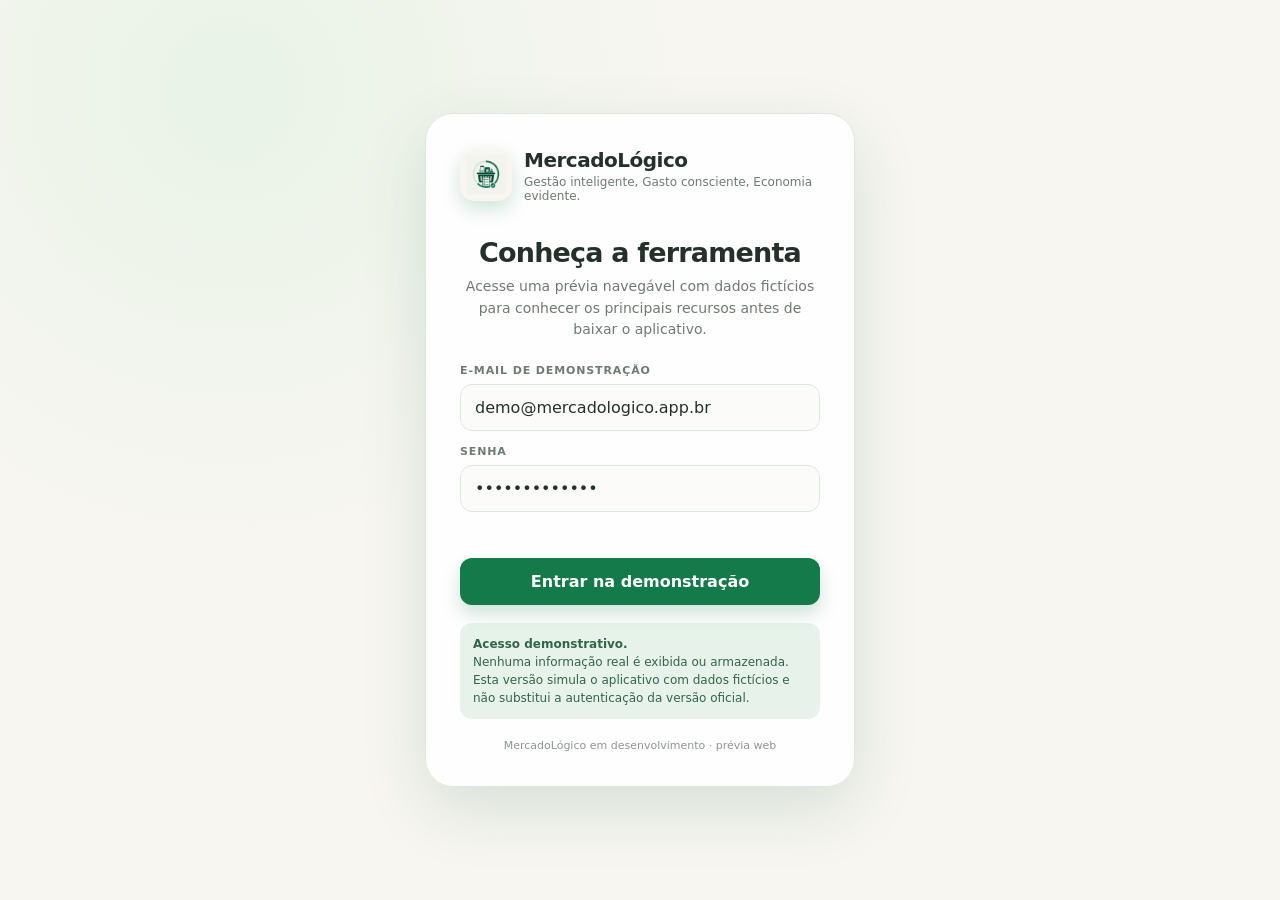
==== demo/index.html @ 3913e1a4 "Substitui previsualizacao de QR Code por video profissional" ====
<!doctype html>
<html lang="pt-BR">
<head>
  <meta charset="UTF-8" />
  <meta name="viewport" content="width=device-width, initial-scale=1.0" />
  <meta name="robots" content="noindex, nofollow" />
  <meta name="description" content="Demonstração interativa do MercadoLógico com dados fictícios." />
  <title>Demonstração — MercadoLógico</title>
  <style>
    :root { --green:#147A4A; --green-deep:#0B4D32; --green-soft:#E7F3EA; --beige:#F7F6F1; --ink:#24312B; --muted:#6D7B72; --line:#DDE7DF; --white:#fff; --red:#B84A43; --gold:#C49332; }
    * { box-sizing:border-box; }
    body { margin:0; min-height:100vh; background:var(--beige); color:var(--ink); font-family:Inter, ui-sans-serif, system-ui, -apple-system, BlinkMacSystemFont, "Segoe UI", sans-serif; }
    button, input, select { font:inherit; }
    button { cursor:pointer; }
    .hidden { display:none !important; }
    .login { min-height:100vh; display:grid; place-items:center; padding:24px; background:radial-gradient(circle at 18% 10%, #e9f3e7 0, transparent 34%), var(--beige); }
    .login-card { width:min(430px,100%); background:rgba(255,255,255,.94); border:1px solid #dce8dd; border-radius:28px; padding:34px; box-shadow:0 22px 65px rgba(11,77,50,.13); text-align:center; }
    .brand { display:flex; align-items:center; gap:12px; text-align:left; }
    .brand img { width:52px; height:52px; border-radius:15px; object-fit:cover; box-shadow:0 8px 20px rgba(20,122,74,.2); }
    .brand strong { display:block; font-size:20px; letter-spacing:-.5px; }
    .brand span { display:block; color:var(--muted); font-size:12px; margin-top:3px; }
    .login-card h1 { font-size:27px; letter-spacing:-.8px; margin:34px 0 8px; }
    .login-card > p { color:var(--muted); line-height:1.55; margin:0 0 23px; font-size:14px; }
    .field { display:block; text-align:left; color:var(--muted); font-size:11px; font-weight:800; letter-spacing:.08em; margin:14px 0 7px; }
    input, select { width:100%; border:1px solid var(--line); background:#fbfcfa; border-radius:12px; padding:13px 14px; color:var(--ink); outline:none; }
    input:focus, select:focus { border-color:#7db28e; box-shadow:0 0 0 4px rgba(20,122,74,.1); }
    .primary { width:100%; border:0; border-radius:12px; background:var(--green); color:white; padding:14px 16px; font-weight:800; margin-top:20px; box-shadow:0 9px 18px rgba(20,122,74,.2); }
    .primary:hover { background:var(--green-deep); }
    .demo-note { margin-top:18px; padding:12px 13px; border-radius:12px; background:var(--green-soft); color:#316548; font-size:12px; line-height:1.5; text-align:left; }
    .error { color:var(--red); font-size:12px; min-height:18px; margin-top:8px; }
    .login-foot { margin-top:20px; color:#8a978e; font-size:11px; }
    .app { min-height:100vh; display:grid; grid-template-columns:245px 1fr; }
    .sidebar { background:var(--green-deep); color:white; padding:25px 16px; display:flex; flex-direction:column; gap:26px; min-height:100vh; }
    .sidebar .brand { padding:0 10px; }
    .sidebar .brand img { width:42px; height:42px; border-radius:12px; }
    .sidebar .brand strong { font-size:16px; }
    .sidebar .brand span { color:#b9d9c0; font-size:10px; }
    .demo-badge { margin:0 10px; background:#235f42; border:1px solid #4a8e68; color:#d9f0dd; border-radius:10px; padding:9px 10px; font-size:10px; line-height:1.4; }
    nav { display:grid; gap:5px; }
    nav button { border:0; border-radius:11px; padding:11px 12px; background:transparent; color:#c8e1ce; text-align:left; font-weight:700; font-size:13px; }
    nav button:hover, nav button.active { background:#217049; color:white; }
    nav button span { display:inline-block; width:23px; opacity:.9; }
    .sidebar-bottom { margin-top:auto; display:grid; gap:10px; }
    .sidebar-bottom button { border:1px solid #4d8b68; background:transparent; color:#d9f0dd; border-radius:10px; padding:10px; font-size:12px; }
    .main { min-width:0; padding:28px clamp(18px,4vw,54px) 46px; }
    .topbar { display:flex; justify-content:space-between; align-items:center; gap:20px; margin-bottom:28px; }
    .topbar h1 { margin:0; font-size:30px; letter-spacing:-1px; }
    .topbar p { color:var(--muted); margin:5px 0 0; font-size:14px; }
    .user-pill { display:flex; align-items:center; gap:9px; color:var(--muted); font-size:12px; white-space:nowrap; }
    .avatar { width:34px; height:34px; display:grid; place-items:center; background:#d8eedc; color:var(--green); border-radius:50%; font-weight:900; }
    .panel { display:none; animation:rise .25s ease both; }
    .panel.active { display:block; }
    @keyframes rise { from { opacity:0; transform:translateY(7px); } to { opacity:1; transform:none; } }
    .eyebrow { color:var(--green); font-size:10px; font-weight:900; letter-spacing:.12em; }
    .grid { display:grid; gap:15px; }
    .grid-4 { grid-template-columns:repeat(4,minmax(0,1fr)); }
    .grid-3 { grid-template-columns:repeat(3,minmax(0,1fr)); }
    .grid-2 { grid-template-columns:repeat(2,minmax(0,1fr)); }
    .card { background:rgba(255,255,255,.9); border:1px solid var(--line); border-radius:17px; padding:18px; box-shadow:0 6px 24px rgba(36,49,43,.04); }
    .metric-label { color:var(--muted); font-size:11px; font-weight:800; letter-spacing:.03em; }
    .metric-value { font-size:25px; letter-spacing:-.8px; font-weight:900; margin-top:8px; }
    .metric-foot { color:var(--green); font-size:11px; margin-top:6px; font-weight:700; }
    .section-head { display:flex; justify-content:space-between; align-items:end; gap:12px; margin:26px 0 12px; }
    .section-head h2 { margin:0; font-size:18px; letter-spacing:-.4px; }
    .section-head p { margin:0; color:var(--muted); font-size:12px; }
    .chart { height:220px; display:flex; align-items:end; gap:12px; padding:24px 12px 26px; background:linear-gradient(#fff,#fbfdf9); border-radius:13px; border:1px solid #edf2ed; }
    .bar-wrap { height:100%; flex:1; display:flex; flex-direction:column; justify-content:end; align-items:center; gap:7px; min-width:28px; }
    .bar { width:min(42px,70%); background:linear-gradient(180deg,#55ad72,var(--green)); border-radius:8px 8px 3px 3px; min-height:10px; position:relative; }
    .bar.red { background:linear-gradient(180deg,#df8c78,var(--red)); }
    .bar small { position:absolute; left:50%; transform:translateX(-50%); top:-20px; color:var(--muted); font-size:10px; white-space:nowrap; }
    .bar-label { color:var(--muted); font-size:10px; }
    .list { display:grid; gap:9px; }
    .row { display:flex; align-items:center; gap:11px; padding:11px 0; border-bottom:1px solid #edf2ed; }
    .row:last-child { border-bottom:0; }
    .check { width:19px; height:19px; border:1.5px solid #abc6b0; border-radius:6px; display:grid; place-items:center; color:white; font-size:12px; flex:none; }
    .check.done { background:var(--green); border-color:var(--green); }
    .row-main { flex:1; min-width:0; }
    .row-main strong { display:block; font-size:13px; }
    .row-main small { color:var(--muted); font-size:11px; display:block; margin-top:3px; }
    .price { color:var(--green); font-weight:800; font-size:13px; }
    .tag { border-radius:99px; padding:5px 8px; background:var(--green-soft); color:var(--green); font-size:10px; font-weight:800; }
    .tag.gold { background:#fbf1d6; color:#966d12; }
    .tag.red { background:#fbe8e5; color:var(--red); }
    .actions { display:flex; flex-wrap:wrap; gap:8px; }
    .secondary { border:1px solid #bfd5c3; color:var(--green); background:#f8fcf8; border-radius:10px; padding:9px 12px; font-weight:800; font-size:12px; }
    .secondary:hover { background:var(--green-soft); }
    .filter-row { display:flex; flex-wrap:wrap; gap:8px; margin-bottom:15px; }
    .filter { border:1px solid var(--line); background:white; border-radius:9px; padding:8px 11px; color:var(--muted); font-size:12px; }
    .filter.active { background:var(--green); color:white; border-color:var(--green); }
    .insight { border-left:4px solid var(--green); background:#f0f8f1; padding:13px 15px; border-radius:10px; color:#3e5d48; font-size:13px; line-height:1.5; }
    .muted { color:var(--muted); }
    .table { width:100%; border-collapse:collapse; font-size:12px; }
    .table th { text-align:left; color:var(--muted); font-size:10px; letter-spacing:.05em; padding:0 8px 10px; }
    .table td { padding:12px 8px; border-top:1px solid #edf2ed; }
    .table td:last-child { color:var(--green); font-weight:800; }
    .market-card { display:flex; align-items:center; gap:12px; }
    .market-icon { width:41px; height:41px; border-radius:13px; display:grid; place-items:center; background:var(--green-soft); font-size:20px; }
    .market-card strong { font-size:13px; }
    .market-card small { color:var(--muted); display:block; margin-top:4px; }
    .switch { display:flex; align-items:center; justify-content:space-between; gap:14px; padding:13px 0; border-bottom:1px solid #edf2ed; font-size:13px; }
    .switch:last-child { border:0; }
    .toggle { width:39px; height:22px; border:0; border-radius:99px; background:#cbd8ce; padding:3px; }
    .toggle:after { content:""; display:block; width:16px; height:16px; border-radius:50%; background:white; transition:.2s; }
    .toggle.on { background:var(--green); }
    .toggle.on:after { transform:translateX(17px); }
    .future-video { width:100%; aspect-ratio:16/9; display:block; object-fit:cover; border-radius:13px; background:#0b4d32; border:1px solid #dce9de; }
    .future-card { overflow:hidden; }
    .future-card video { margin:0 -18px 16px; width:calc(100% + 36px); border-radius:15px 15px 0 0; border:0; }
    .future-copy { color:var(--muted); font-size:13px; line-height:1.55; margin-top:8px; }
    .future-steps { display:flex; flex-wrap:wrap; gap:7px; margin-top:12px; }
    .future-step { border:1px solid var(--line); background:#fbfdfb; border-radius:9px; padding:7px 9px; color:#4d6556; font-size:11px; font-weight:700; }
    .future-banner { border:1px solid #e6d6a6; background:#fff9e9; color:#766021; border-radius:12px; padding:12px 14px; font-size:12px; line-height:1.5; margin-bottom:16px; }
    .toast { position:fixed; right:22px; bottom:22px; background:var(--green-deep); color:white; border-radius:12px; padding:13px 16px; font-size:12px; box-shadow:0 12px 28px rgba(0,0,0,.18); opacity:0; transform:translateY(8px); pointer-events:none; transition:.2s; }
    .toast.show { opacity:1; transform:none; }
    @media (max-width:900px) { .app { grid-template-columns:1fr; } .sidebar { min-height:auto; padding:15px; gap:13px; position:sticky; top:0; z-index:5; } .sidebar .brand { display:none; } .demo-badge { margin:0; } nav { display:flex; overflow:auto; } nav button { white-space:nowrap; } .sidebar-bottom { display:none; } .grid-4 { grid-template-columns:repeat(2,1fr); } }
    @media (max-width:620px) { .main { padding:20px 15px 35px; } .topbar { align-items:flex-start; } .topbar h1 { font-size:24px; } .user-pill { display:none; } .grid-3,.grid-2 { grid-template-columns:1fr; } .card { padding:15px; } }
  </style>
</head>
<body>
  <section id="login" class="login">
    <div class="login-card">
      <div class="brand"><img src="mercadologico-icon.png" alt="Logo MercadoLógico" /><div><strong>MercadoLógico</strong><span>Gestão inteligente, Gasto consciente, Economia evidente.</span></div></div>
      <h1>Conheça a ferramenta</h1>
      <p>Acesse uma prévia navegável com dados fictícios para conhecer os principais recursos antes de baixar o aplicativo.</p>
      <form id="login-form">
        <label class="field" for="email">E-MAIL DE DEMONSTRAÇÃO</label>
        <input id="email" type="email" value="demo@mercadologico.app.br" autocomplete="username" required />
        <label class="field" for="password">SENHA</label>
        <input id="password" type="password" value="mercadologico" autocomplete="current-password" required />
        <div id="login-error" class="error" role="alert"></div>
        <button class="primary" type="submit">Entrar na demonstração</button>
      </form>
      <div class="demo-note"><strong>Acesso demonstrativo.</strong><br />Nenhuma informação real é exibida ou armazenada. Esta versão simula o aplicativo com dados fictícios e não substitui a autenticação da versão oficial.</div>
      <div class="login-foot">MercadoLógico em desenvolvimento · prévia web</div>
    </div>
  </section>

  <section id="app" class="app hidden">
    <aside class="sidebar">
      <div class="brand"><img src="mercadologico-icon.png" alt="Logo MercadoLógico" /><div><strong>MercadoLógico</strong><span>Gestão inteligente</span></div></div>
      <div class="demo-badge">MODO DEMONSTRAÇÃO<br /><span>Dados fictícios para teste</span></div>
      <nav aria-label="Navegação da demonstração">
        <button class="active" data-panel="inicio"><span>⌂</span>Visão geral</button>
        <button data-panel="lista"><span>☷</span>Lista de compras</button>
        <button data-panel="historico"><span>▤</span>Histórico</button>
        <button data-panel="comparar"><span>↔</span>Comparar preços</button>
        <button data-panel="analises"><span>◒</span>Análises Premium</button>
        <button data-panel="mercados"><span>⌖</span>Mercados próximos</button>
        <button data-panel="qrcode"><span>▣</span>Leitura de QR Code</button>
        <button data-panel="geoloc"><span>✦</span>Geolocalização</button>
        <button data-panel="config"><span>⚙</span>Configurações</button>
      </nav>
      <div class="sidebar-bottom"><button id="logout">Sair da demonstração</button><small style="color:#9fc7a9;text-align:center">MercadoLógico · prévia web</small></div>
    </aside>

    <main class="main">
      <header class="topbar"><div><div class="eyebrow">PRÉVIA INTERATIVA</div><h1 id="page-title">Seu poder de compra</h1><p id="page-subtitle">Explore as funções já implementadas com dados fictícios.</p></div><div class="user-pill"><span>Conta de demonstração</span><span class="avatar">D</span></div></header>

      <section id="inicio" class="panel active">
        <div class="grid grid-4">
          <div class="card"><div class="metric-label">GASTO NO MÊS</div><div class="metric-value">R$ 846,72</div><div class="metric-foot">↓ 6,4% vs. mês anterior</div></div>
          <div class="card"><div class="metric-label">NOTAS REGISTRADAS</div><div class="metric-value">50</div><div class="metric-foot">Histórico fictício ativo</div></div>
          <div class="card"><div class="metric-label">LISTA PREVISTA</div><div class="metric-value">R$ 238,40</div><div class="metric-foot">Dentro do orçamento</div></div>
          <div class="card"><div class="metric-label">ECONOMIA ESTIMADA</div><div class="metric-value">R$ 42,80</div><div class="metric-foot">Comparação local</div></div>
        </div>
        <div class="section-head"><div><h2>Evolução dos gastos</h2><p>Histórico fictício dos últimos seis meses</p></div><span class="tag">Premium</span></div>
        <div class="card"><div class="chart" aria-label="Gráfico de evolução dos gastos"><div class="bar-wrap"><div class="bar" style="height:48%"><small>R$ 712</small></div><span class="bar-label">mai</span></div><div class="bar-wrap"><div class="bar" style="height:60%"><small>R$ 804</small></div><span class="bar-label">jun</span></div><div class="bar-wrap"><div class="bar" style="height:70%"><small>R$ 932</small></div><span class="bar-label">jul</span></div><div class="bar-wrap"><div class="bar red" style="height:81%"><small>R$ 1.084</small></div><span class="bar-label">ago</span></div><div class="bar-wrap"><div class="bar" style="height:72%"><small>R$ 918</small></div><span class="bar-label">set</span></div><div class="bar-wrap"><div class="bar" style="height:59%"><small>R$ 847</small></div><span class="bar-label">out</span></div></div></div>
        <div class="section-head"><div><h2>Atalhos para testar</h2><p>Veja a dinâmica central da plataforma.</p></div></div>
        <div class="grid grid-3"><button class="card secondary" data-go="lista" style="text-align:left">🛒 Gerar lista recorrente<br /><small class="muted">Itens frequentes do histórico</small></button><button class="card secondary" data-go="comparar" style="text-align:left">↔ Comparar preços<br /><small class="muted">Produtos e estabelecimentos</small></button><button class="card secondary" data-go="analises" style="text-align:left">◒ Ver insights Premium<br /><small class="muted">Filtros, gráficos e leitura</small></button></div>
      </section>

      <section id="lista" class="panel"><div class="section-head"><div><h2>Lista de compras</h2><p>Lista recorrente sugerida a partir do histórico fictício.</p></div><span class="tag gold">Orçamento: R$ 300,00</span></div><div class="card"><div class="actions" style="margin-bottom:12px"><button class="secondary" id="voice-btn">🎙 Adicionar por voz</button><button class="secondary" id="add-item">＋ Adicionar item</button></div><div id="shopping-list" class="list"></div><div class="insight" style="margin-top:14px"><strong>Estimativa: R$ 238,40</strong><br />A lista está R$ 61,60 abaixo do orçamento. Você pode revisar ou adicionar mais itens antes de confirmar.</div></div></section>

      <section id="historico" class="panel"><div class="section-head"><div><h2>Histórico de compras</h2><p>Notas fictícias para demonstrar preços, categorias e recorrência.</p></div><button class="secondary" id="export-btn">⇩ Exportar CSV</button></div><div class="card"><table class="table"><thead><tr><th>DATA</th><th>ESTABELECIMENTO</th><th>ITENS</th><th>TOTAL</th></tr></thead><tbody><tr><td>24 out. 2026</td><td>Mercado Central</td><td>12 itens</td><td>R$ 184,20</td></tr><tr><td>15 out. 2026</td><td>Super Econômico</td><td>18 itens</td><td>R$ 312,48</td></tr><tr><td>02 out. 2026</td><td>Mercado Central</td><td>9 itens</td><td>R$ 146,80</td></tr><tr><td>25 set. 2026</td><td>Bom Vizinho</td><td>16 itens</td><td>R$ 278,60</td></tr><tr><td>12 set. 2026</td><td>Super Econômico</td><td>11 itens</td><td>R$ 196,42</td></tr></tbody></table></div></section>

      <section id="comparar" class="panel"><div class="section-head"><div><h2>Comparar preços</h2><p>Consulte o histórico fictício por produto e estabelecimento.</p></div></div><div class="filter-row"><button class="filter active">Produtos</button><button class="filter">Categorias</button><button class="filter">Estabelecimentos</button></div><div class="card"><label class="field" for="product">PRODUTO</label><select id="product"><option>Arroz tipo 1 — 5 kg</option><option>Feijão carioca — 1 kg</option><option>Leite em pó — 400 g</option><option>Sabonete — 90 g</option></select><div class="grid grid-3" style="margin-top:18px"><div class="card"><div class="metric-label">MERCADO CENTRAL</div><div class="metric-value" style="font-size:21px">R$ 28,90</div><span class="tag red">Maior preço</span></div><div class="card"><div class="metric-label">SUPER ECONÔMICO</div><div class="metric-value" style="font-size:21px">R$ 25,40</div><span class="tag">Menor referência</span></div><div class="card"><div class="metric-label">BOM VIZINHO</div><div class="metric-value" style="font-size:21px">R$ 26,80</div><span class="tag gold">Preço médio</span></div></div><div class="insight" style="margin-top:16px">Neste exemplo, o Super Econômico aparece <strong>R$ 3,50 abaixo</strong> do Mercado Central. Os valores são fictícios e não representam preços atuais de vitrine.</div></div></section>

      <section id="analises" class="panel"><div class="section-head"><div><h2>Insights do seu poder de compra</h2><p>Área Premium em modo de teste, com filtros interativos.</p></div><span class="tag gold">Premium de teste</span></div><div class="filter-row"><button class="filter active">Evolução</button><button class="filter">Categorias</button><button class="filter">Mercados</button><button class="filter">Produtos</button><select class="filter" style="width:auto"><option>Últimos 90 dias</option><option>Últimos 60 dias</option><option>Últimos 30 dias</option></select><select class="filter" style="width:auto"><option>Gráfico de barras</option><option>Linha de tendência</option><option>Tabela</option></select></div><div class="card"><div class="chart"><div class="bar-wrap"><div class="bar" style="height:42%"><small>R$ 712</small></div><span class="bar-label">ago</span></div><div class="bar-wrap"><div class="bar" style="height:68%"><small>R$ 1.084</small></div><span class="bar-label">set</span></div><div class="bar-wrap"><div class="bar" style="height:52%"><small>R$ 847</small></div><span class="bar-label">out</span></div></div><div class="insight" style="margin-top:15px"><strong>Leitura dos resultados:</strong> as compras caíram 21,9% em outubro, uma redução de R$ 237,00 em relação a setembro. A categoria Açougue acumula alta de 8,2% no período.</div></div><div class="grid grid-2" style="margin-top:15px"><div class="card"><div class="metric-label">CATEGORIA EM ALTA</div><div class="metric-value" style="font-size:22px">Açougue</div><div style="color:var(--red);font-weight:800;font-size:12px;margin-top:7px">↑ 8,2% · R$ 34,20</div></div><div class="card"><div class="metric-label">MELHOR OPORTUNIDADE</div><div class="metric-value" style="font-size:22px">Leite em pó</div><div class="metric-foot">↓ 12,5% · R$ 8,40 de economia</div></div></div></section>

      <section id="mercados" class="panel"><div class="section-head"><div><h2>Mercados próximos</h2><p>Prévia de geolocalização com estabelecimentos fictícios.</p></div><span class="tag">Modo viagem</span></div><div class="card"><div class="insight" style="margin-bottom:15px">A localização real não é solicitada nesta demonstração. No aplicativo, a busca ocorre somente após autorização do usuário.</div><div class="list"><div class="row market-card"><div class="market-icon">🛒</div><div class="row-main"><strong>Mercado Central</strong><small>0,8 km · aberto agora · favorito</small></div><span class="tag">Favorito</span></div><div class="row market-card"><div class="market-icon">🏪</div><div class="row-main"><strong>Super Econômico</strong><small>1,6 km · referência de preço</small></div><button class="secondary">Favoritar</button></div><div class="row market-card"><div class="market-icon">🛍️</div><div class="row-main"><strong>Bom Vizinho</strong><small>2,4 km · dados públicos de localização</small></div><button class="secondary">Ver mapa</button></div></div></div></section>

      <section id="qrcode" class="panel"><div class="section-head"><div><h2>Leitura de QR Code da nota fiscal</h2><p>Prévia do fluxo futuro de NFC-e, do escaneamento aos insights.</p></div><span class="tag gold">Em desenvolvimento</span></div><div class="future-banner"><strong>Prévia ilustrativa:</strong> o vídeo mostra como a leitura poderá reconhecer a nota, organizar os itens por categoria e atualizar o histórico. A consulta real à NFC-e ainda dependerá de integração com fornecedor e regras jurídicas.</div><div class="card future-card"><video class="future-video" autoplay muted loop playsinline controls preload="metadata" poster="../mercadologico-icon.png"><source src="media/qrcode-nfce-profissional.mp4" type="video/mp4" />Seu navegador não suporta vídeo.</video><div class="eyebrow">FLUXO PREVISTO</div><h3 style="margin-top:6px">Da nota fiscal ao histórico de compras</h3><p class="future-copy">O usuário aponta a câmera para o QR Code. Depois da validação, os itens são apresentados para revisão, classificados e incorporados ao histórico, influenciando os gráficos e os insights de preços.</p><div class="future-steps"><span class="future-step">1 · Ler QR Code</span><span class="future-step">2 · Revisar itens</span><span class="future-step">3 · Categorizar</span><span class="future-step">4 · Atualizar gráficos</span></div></div></section>

      <section id="geoloc" class="panel"><div class="section-head"><div><h2>Geolocalização de mercados</h2><p>Prévia do mapa regional, favoritos e consulta de lista.</p></div><span class="tag gold">Em desenvolvimento</span></div><div class="future-banner"><strong>Prévia ilustrativa:</strong> o vídeo representa um mapa com mercados na região, estrelas para favoritos e indicação de estabelecimentos onde a lista poderá ser consultada. A localização real só será usada com autorização do usuário.</div><div class="card future-card"><video class="future-video" autoplay muted loop playsinline controls preload="metadata" poster="../mercadologico-icon.png"><source src="media/geolocalizacao-preview-15s.mp4" type="video/mp4" />Seu navegador não suporta vídeo.</video><div class="eyebrow">FLUXO PREVISTO</div><h3 style="margin-top:6px">Encontre onde sua lista pode custar menos</h3><p class="future-copy">A plataforma poderá exibir os mercados próximos, destacar estabelecimentos favoritos com uma estrela e indicar onde houver referência suficiente para estimar o valor da lista de compras.</p><div class="future-steps"><span class="future-step">1 · Autorizar localização</span><span class="future-step">2 · Ver mercados próximos</span><span class="future-step">3 · Marcar favoritos</span><span class="future-step">4 · Consultar lista</span></div></div></section>

      <section id="config" class="panel"><div class="section-head"><div><h2>Configurações</h2><p>Preferências que aparecem na experiência oficial.</p></div></div><div class="card"><div class="switch"><span>Modo escuro</span><button class="toggle" data-toggle></button></div><div class="switch"><span>Dados fictícios para testes</span><button class="toggle on" data-toggle></button></div><div class="switch"><span>Lista de testes e recibos demonstrativos</span><button class="toggle on" data-toggle></button></div><div class="switch"><span>Integração com assistentes externos</span><span class="tag gold">Em desenvolvimento</span></div><div class="switch"><span>Consulta automática de NFC-e</span><span class="tag gold">Em desenvolvimento</span></div></div><div class="card" style="margin-top:15px"><div class="eyebrow">INFORMAÇÕES DA PLATAFORMA</div><p class="muted" style="font-size:13px;line-height:1.6;margin-top:9px">Esta é uma apresentação prévia. Os dados exibidos são artificiais, não representam usuários reais e não podem ser usados para decisões de compra.</p></div></section>
    </main>
  </section>
  <div id="toast" class="toast" role="status"></div>
  <script>
    const $ = (s) => document.querySelector(s);
    const $$ = (s) => [...document.querySelectorAll(s)];
    const items = [
      ["Arroz tipo 1", "5 kg · Mercearia", "R$ 28,90", true],
      ["Feijão carioca", "1 kg · Mercearia", "R$ 8,49", true],
      ["Leite em pó", "400 g · Laticínios", "R$ 16,90", false],
      ["Biscoito integral", "350 g · Padaria", "R$ 6,80", false],
      ["Sabonete", "90 g · Higiene", "R$ 3,79", false]
    ];
    function showToast(text) { const el = $("#toast"); el.textContent = text; el.classList.add("show"); setTimeout(() => el.classList.remove("show"), 2600); }
    function renderList() { $("#shopping-list").innerHTML = items.map((item, i) => `<div class="row"><button class="check ${item[3] ? "done" : ""}" data-check="${i}">${item[3] ? "✓" : ""}</button><div class="row-main"><strong>${item[0]}</strong><small>${item[1]}</small></div><span class="price">${item[2]}</span></div>`).join(""); $$("[data-check]").forEach((b) => b.onclick = () => { items[Number(b.dataset.check)][3] = !items[Number(b.dataset.check)][3]; renderList(); }); }
    function openPanel(id) { $$(".panel").forEach((p) => p.classList.toggle("active", p.id === id)); $$("nav button").forEach((b) => b.classList.toggle("active", b.dataset.panel === id)); const titles = {inicio:["Seu poder de compra","Explore as funções já implementadas com dados fictícios."],lista:["Lista de compras","Planeje, revise e acompanhe o orçamento da sua próxima compra."],historico:["Histórico de compras","Notas e preços organizados para orientar suas decisões."],comparar:["Comparar preços","Observe diferenças entre produtos e estabelecimentos."],analises:["Análises Premium","Transforme o histórico em insights visuais."],mercados:["Mercados próximos","Veja como a geolocalização será apresentada."],qrcode:["Leitura de QR Code","Veja a prévia do fluxo futuro de NFC-e."],geoloc:["Geolocalização","Veja a prévia do mapa e dos mercados favoritos."],config:["Configurações","Ajuste preferências e conheça os próximos recursos."]}; $("#page-title").textContent = titles[id][0]; $("#page-subtitle").textContent = titles[id][1]; window.scrollTo({top:0,behavior:"smooth"}); }
    $("#login-form").addEventListener("submit", (e) => { e.preventDefault(); const email = $("#email").value.trim(); const password = $("#password").value; if (email === "demo@mercadologico.app.br" && password === "mercadologico") { sessionStorage.setItem("mercadologico-demo", "1"); $("#login").classList.add("hidden"); $("#app").classList.remove("hidden"); } else $("#login-error").textContent = "Use o acesso demonstrativo informado na tela."; });
    $("#logout").onclick = () => { sessionStorage.removeItem("mercadologico-demo"); location.reload(); };
    $$('nav button').forEach((b) => b.onclick = () => openPanel(b.dataset.panel));
    $$('[data-go]').forEach((b) => b.onclick = () => openPanel(b.dataset.go));
    $("#add-item").onclick = () => { items.push(["Café torrado", "500 g · Mercearia", "R$ 14,90", false]); renderList(); showToast("Item demonstrativo adicionado à lista."); };
    $("#voice-btn").onclick = () => showToast("🎙 Comando simulado: ‘adicionar leite à lista’.");
    $("#export-btn").onclick = () => showToast("CSV demonstrativo preparado para download.");
    $$('[data-toggle]').forEach((toggle) => toggle.onclick = () => { toggle.classList.toggle("on"); showToast("Preferência demonstrativa atualizada."); });
    renderList();
  </script>
</body>
</html>
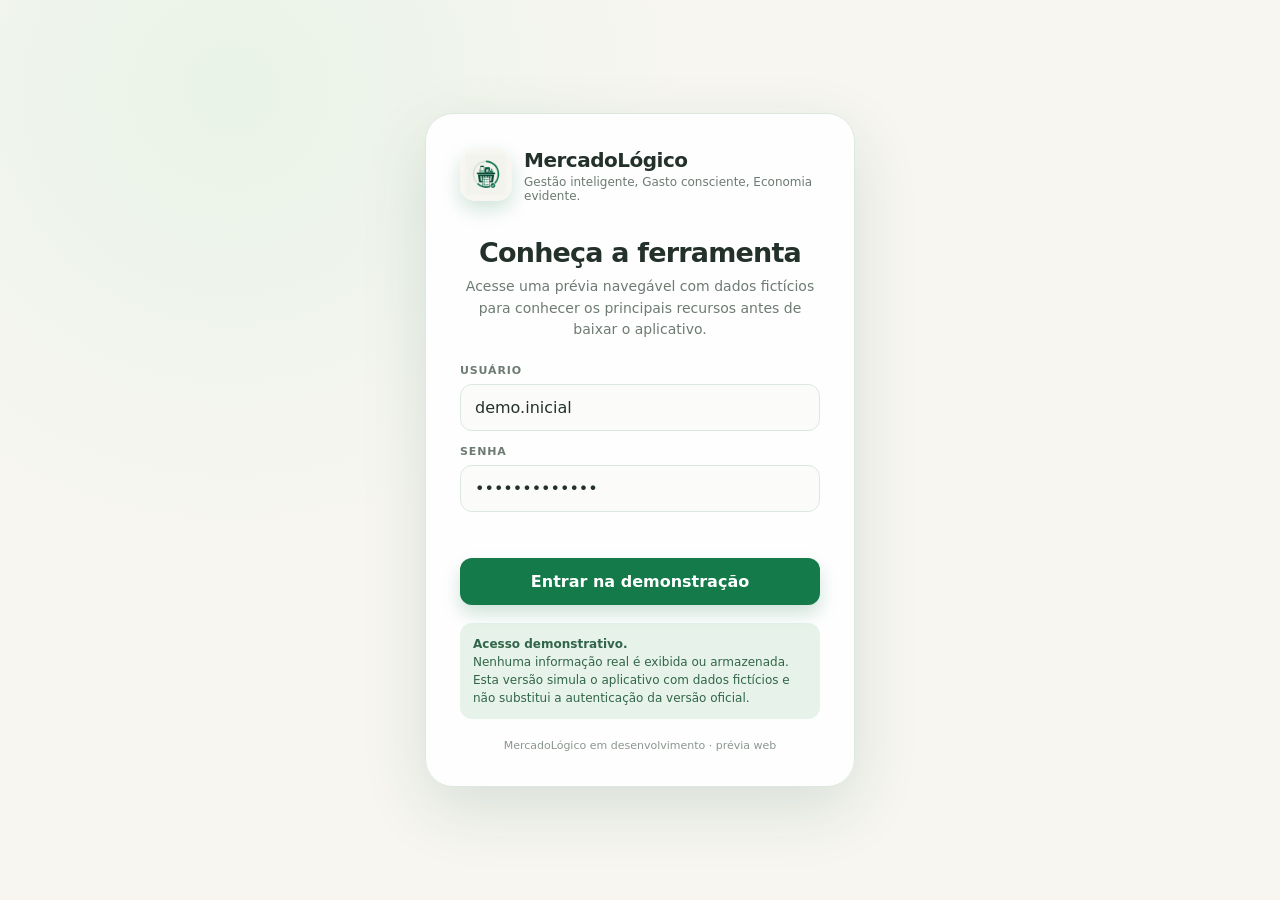
==== commit 6b2e90a5: "Troca email demonstrativo por usuario" ====
--- a/demo/index.html
+++ b/demo/index.html
@@ -123,8 +123,8 @@
       <h1>Conheça a ferramenta</h1>
       <p>Acesse uma prévia navegável com dados fictícios para conhecer os principais recursos antes de baixar o aplicativo.</p>
       <form id="login-form">
-        <label class="field" for="email">E-MAIL DE DEMONSTRAÇÃO</label>
-        <input id="email" type="email" value="demo@mercadologico.app.br" autocomplete="username" required />
+        <label class="field" for="username">USUÁRIO</label>
+        <input id="username" type="text" value="demo.inicial" autocomplete="username" required />
         <label class="field" for="password">SENHA</label>
         <input id="password" type="password" value="mercadologico" autocomplete="current-password" required />
         <div id="login-error" class="error" role="alert"></div>
@@ -181,7 +181,7 @@
 
       <section id="qrcode" class="panel"><div class="section-head"><div><h2>Leitura de QR Code da nota fiscal</h2><p>Prévia do fluxo futuro de NFC-e, do escaneamento aos insights.</p></div><span class="tag gold">Em desenvolvimento</span></div><div class="future-banner"><strong>Prévia ilustrativa:</strong> o vídeo mostra como a leitura poderá reconhecer a nota, organizar os itens por categoria e atualizar o histórico. A consulta real à NFC-e ainda dependerá de integração com fornecedor e regras jurídicas.</div><div class="card future-card"><video class="future-video" autoplay muted loop playsinline controls preload="metadata" poster="../mercadologico-icon.png"><source src="media/qrcode-nfce-profissional.mp4" type="video/mp4" />Seu navegador não suporta vídeo.</video><div class="eyebrow">FLUXO PREVISTO</div><h3 style="margin-top:6px">Da nota fiscal ao histórico de compras</h3><p class="future-copy">O usuário aponta a câmera para o QR Code. Depois da validação, os itens são apresentados para revisão, classificados e incorporados ao histórico, influenciando os gráficos e os insights de preços.</p><div class="future-steps"><span class="future-step">1 · Ler QR Code</span><span class="future-step">2 · Revisar itens</span><span class="future-step">3 · Categorizar</span><span class="future-step">4 · Atualizar gráficos</span></div></div></section>
 
-      <section id="geoloc" class="panel"><div class="section-head"><div><h2>Geolocalização de mercados</h2><p>Prévia do mapa regional, favoritos e consulta de lista.</p></div><span class="tag gold">Em desenvolvimento</span></div><div class="future-banner"><strong>Prévia ilustrativa:</strong> o vídeo representa um mapa com mercados na região, estrelas para favoritos e indicação de estabelecimentos onde a lista poderá ser consultada. A localização real só será usada com autorização do usuário.</div><div class="card future-card"><video class="future-video" autoplay muted loop playsinline controls preload="metadata" poster="../mercadologico-icon.png"><source src="media/geolocalizacao-preview-15s.mp4" type="video/mp4" />Seu navegador não suporta vídeo.</video><div class="eyebrow">FLUXO PREVISTO</div><h3 style="margin-top:6px">Encontre onde sua lista pode custar menos</h3><p class="future-copy">A plataforma poderá exibir os mercados próximos, destacar estabelecimentos favoritos com uma estrela e indicar onde houver referência suficiente para estimar o valor da lista de compras.</p><div class="future-steps"><span class="future-step">1 · Autorizar localização</span><span class="future-step">2 · Ver mercados próximos</span><span class="future-step">3 · Marcar favoritos</span><span class="future-step">4 · Consultar lista</span></div></div></section>
+      <section id="geoloc" class="panel"><div class="section-head"><div><h2>Geolocalização de mercados</h2><p>Prévia do mapa regional, favoritos e consulta de lista.</p></div><span class="tag gold">Em desenvolvimento</span></div><div class="future-banner"><strong>Prévia ilustrativa:</strong> o vídeo representa um mapa com mercados na região, estrelas para favoritos e indicação de estabelecimentos onde a lista poderá ser consultada. A localização real só será usada com autorização do usuário.</div><div class="card future-card"><video class="future-video" autoplay muted loop playsinline controls preload="metadata" poster="../mercadologico-icon.png"><source src="media/geolocalizacao-profissional.mp4" type="video/mp4" />Seu navegador não suporta vídeo.</video><div class="eyebrow">FLUXO PREVISTO</div><h3 style="margin-top:6px">Encontre onde sua lista pode custar menos</h3><p class="future-copy">A plataforma poderá exibir os mercados próximos, destacar estabelecimentos favoritos com uma estrela e indicar onde houver referência suficiente para estimar o valor da lista de compras.</p><div class="future-steps"><span class="future-step">1 · Autorizar localização</span><span class="future-step">2 · Ver mercados próximos</span><span class="future-step">3 · Marcar favoritos</span><span class="future-step">4 · Consultar lista</span></div></div></section>
 
       <section id="config" class="panel"><div class="section-head"><div><h2>Configurações</h2><p>Preferências que aparecem na experiência oficial.</p></div></div><div class="card"><div class="switch"><span>Modo escuro</span><button class="toggle" data-toggle></button></div><div class="switch"><span>Dados fictícios para testes</span><button class="toggle on" data-toggle></button></div><div class="switch"><span>Lista de testes e recibos demonstrativos</span><button class="toggle on" data-toggle></button></div><div class="switch"><span>Integração com assistentes externos</span><span class="tag gold">Em desenvolvimento</span></div><div class="switch"><span>Consulta automática de NFC-e</span><span class="tag gold">Em desenvolvimento</span></div></div><div class="card" style="margin-top:15px"><div class="eyebrow">INFORMAÇÕES DA PLATAFORMA</div><p class="muted" style="font-size:13px;line-height:1.6;margin-top:9px">Esta é uma apresentação prévia. Os dados exibidos são artificiais, não representam usuários reais e não podem ser usados para decisões de compra.</p></div></section>
     </main>
@@ -200,7 +200,7 @@
     function showToast(text) { const el = $("#toast"); el.textContent = text; el.classList.add("show"); setTimeout(() => el.classList.remove("show"), 2600); }
     function renderList() { $("#shopping-list").innerHTML = items.map((item, i) => `<div class="row"><button class="check ${item[3] ? "done" : ""}" data-check="${i}">${item[3] ? "✓" : ""}</button><div class="row-main"><strong>${item[0]}</strong><small>${item[1]}</small></div><span class="price">${item[2]}</span></div>`).join(""); $$("[data-check]").forEach((b) => b.onclick = () => { items[Number(b.dataset.check)][3] = !items[Number(b.dataset.check)][3]; renderList(); }); }
     function openPanel(id) { $$(".panel").forEach((p) => p.classList.toggle("active", p.id === id)); $$("nav button").forEach((b) => b.classList.toggle("active", b.dataset.panel === id)); const titles = {inicio:["Seu poder de compra","Explore as funções já implementadas com dados fictícios."],lista:["Lista de compras","Planeje, revise e acompanhe o orçamento da sua próxima compra."],historico:["Histórico de compras","Notas e preços organizados para orientar suas decisões."],comparar:["Comparar preços","Observe diferenças entre produtos e estabelecimentos."],analises:["Análises Premium","Transforme o histórico em insights visuais."],mercados:["Mercados próximos","Veja como a geolocalização será apresentada."],qrcode:["Leitura de QR Code","Veja a prévia do fluxo futuro de NFC-e."],geoloc:["Geolocalização","Veja a prévia do mapa e dos mercados favoritos."],config:["Configurações","Ajuste preferências e conheça os próximos recursos."]}; $("#page-title").textContent = titles[id][0]; $("#page-subtitle").textContent = titles[id][1]; window.scrollTo({top:0,behavior:"smooth"}); }
-    $("#login-form").addEventListener("submit", (e) => { e.preventDefault(); const email = $("#email").value.trim(); const password = $("#password").value; if (email === "demo@mercadologico.app.br" && password === "mercadologico") { sessionStorage.setItem("mercadologico-demo", "1"); $("#login").classList.add("hidden"); $("#app").classList.remove("hidden"); } else $("#login-error").textContent = "Use o acesso demonstrativo informado na tela."; });
+    $("#login-form").addEventListener("submit", (e) => { e.preventDefault(); const username = $("#username").value.trim(); const password = $("#password").value; if (username === "demo.inicial" && password === "mercadologico") { sessionStorage.setItem("mercadologico-demo", "1"); $("#login").classList.add("hidden"); $("#app").classList.remove("hidden"); } else $("#login-error").textContent = "Use o usuário e a senha demonstrativos informados na tela."; });
     $("#logout").onclick = () => { sessionStorage.removeItem("mercadologico-demo"); location.reload(); };
     $$('nav button').forEach((b) => b.onclick = () => openPanel(b.dataset.panel));
     $$('[data-go]').forEach((b) => b.onclick = () => openPanel(b.dataset.go));
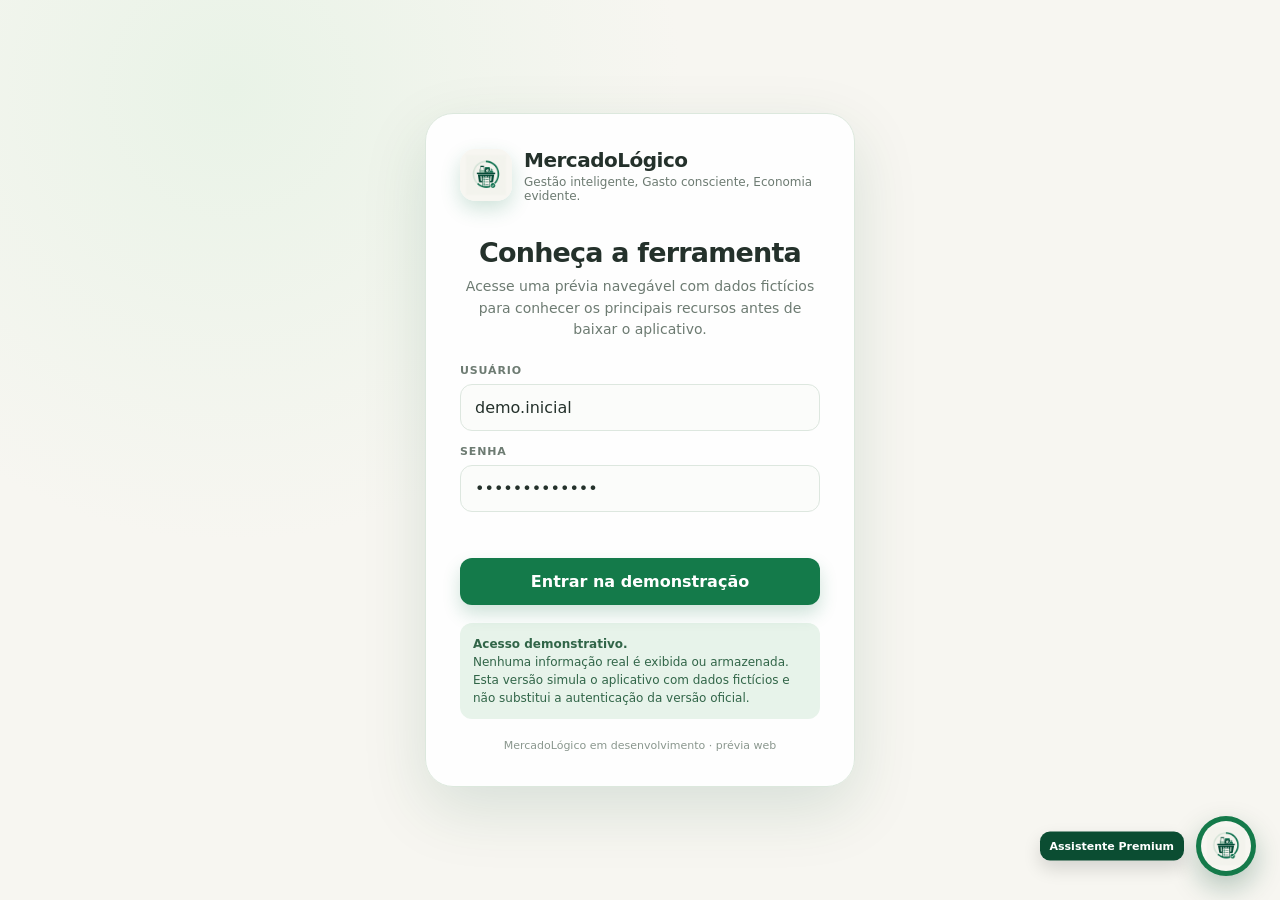
==== commit c3859556: "Transforma chatbot Premium em ícone flutuante" ====
--- a/demo/index.html
+++ b/demo/index.html
@@ -110,6 +110,32 @@
     .future-steps { display:flex; flex-wrap:wrap; gap:7px; margin-top:12px; }
     .future-step { border:1px solid var(--line); background:#fbfdfb; border-radius:9px; padding:7px 9px; color:#4d6556; font-size:11px; font-weight:700; }
     .future-banner { border:1px solid #e6d6a6; background:#fff9e9; color:#766021; border-radius:12px; padding:12px 14px; font-size:12px; line-height:1.5; margin-bottom:16px; }
+    .premium-chat { background:linear-gradient(145deg,#fbfffb,#f0f8f1); border:1px solid #cfe5d3; }
+    .chat-head { display:flex; align-items:flex-start; justify-content:space-between; gap:14px; margin-bottom:14px; }
+    .chat-head h3 { margin:0; font-size:17px; letter-spacing:-.3px; }
+    .chat-head p { margin:5px 0 0; color:var(--muted); font-size:12px; line-height:1.5; }
+    .chat-status { display:inline-flex; align-items:center; gap:6px; white-space:nowrap; border-radius:99px; padding:6px 9px; background:#e5f3e8; color:var(--green); font-size:10px; font-weight:800; }
+    .chat-status:before { content:""; width:7px; height:7px; border-radius:50%; background:#4ca568; }
+    .chat-suggestions { display:flex; flex-wrap:wrap; gap:7px; margin-bottom:14px; }
+    .chat-suggestion { border:1px solid #bfd7c4; background:#fff; color:#356b49; border-radius:99px; padding:8px 10px; font-size:11px; font-weight:700; text-align:left; }
+    .chat-suggestion:hover { background:var(--green-soft); }
+    .chat-window { display:grid; gap:10px; max-height:300px; overflow:auto; padding:4px 2px 13px; }
+    .chat-message { max-width:88%; padding:11px 13px; border-radius:14px; font-size:12px; line-height:1.5; }
+    .chat-message.bot { justify-self:start; color:#315942; background:#fff; border:1px solid #dbeade; border-bottom-left-radius:5px; }
+    .chat-message.user { justify-self:end; color:white; background:var(--green); border-bottom-right-radius:5px; }
+    .chat-compose { display:flex; gap:8px; align-items:center; border-top:1px solid #d7e8da; padding-top:13px; }
+    .chat-compose input { background:#fff; padding:11px 12px; }
+    .chat-compose .secondary { flex:none; }
+    .chat-note { margin-top:12px; color:#6e806f; font-size:10px; line-height:1.45; }
+    .chat-fab { position:fixed; right:24px; bottom:24px; z-index:20; width:60px; height:60px; padding:5px; border:0; border-radius:50%; background:var(--green); box-shadow:0 12px 28px rgba(11,77,50,.28); transition:transform .2s, box-shadow .2s; }
+    .chat-fab:hover { transform:translateY(-3px); box-shadow:0 16px 32px rgba(11,77,50,.34); }
+    .chat-fab img { width:100%; height:100%; object-fit:cover; border-radius:50%; display:block; }
+    .chat-fab-label { position:absolute; right:72px; top:50%; transform:translateY(-50%); width:max-content; max-width:190px; padding:8px 10px; border-radius:10px; background:var(--green-deep); color:#fff; font-size:11px; font-weight:800; box-shadow:0 8px 18px rgba(0,0,0,.14); pointer-events:none; }
+    .chat-popover { position:fixed; right:24px; bottom:96px; z-index:19; width:min(390px,calc(100vw - 30px)); opacity:0; transform:translateY(12px) scale(.98); pointer-events:none; transition:opacity .2s, transform .2s; }
+    .chat-popover.open { opacity:1; transform:none; pointer-events:auto; }
+    .chat-popover .premium-chat { box-shadow:0 18px 45px rgba(11,77,50,.2); }
+    .chat-close { border:0; background:transparent; color:var(--muted); font-size:20px; line-height:1; padding:2px 4px; }
+    @media (max-width:620px) { .chat-fab { right:16px; bottom:16px; width:56px; height:56px; } .chat-fab-label { display:none; } .chat-popover { right:15px; bottom:84px; } }
     .toast { position:fixed; right:22px; bottom:22px; background:var(--green-deep); color:white; border-radius:12px; padding:13px 16px; font-size:12px; box-shadow:0 12px 28px rgba(0,0,0,.18); opacity:0; transform:translateY(8px); pointer-events:none; transition:.2s; }
     .toast.show { opacity:1; transform:none; }
     @media (max-width:900px) { .app { grid-template-columns:1fr; } .sidebar { min-height:auto; padding:15px; gap:13px; position:sticky; top:0; z-index:5; } .sidebar .brand { display:none; } .demo-badge { margin:0; } nav { display:flex; overflow:auto; } nav button { white-space:nowrap; } .sidebar-bottom { display:none; } .grid-4 { grid-template-columns:repeat(2,1fr); } }
@@ -207,8 +233,25 @@
     $("#add-item").onclick = () => { items.push(["Café torrado", "500 g · Mercearia", "R$ 14,90", false]); renderList(); showToast("Item demonstrativo adicionado à lista."); };
     $("#voice-btn").onclick = () => showToast("🎙 Comando simulado: ‘adicionar leite à lista’.");
     $("#export-btn").onclick = () => showToast("CSV demonstrativo preparado para download.");
+    const chatAnswers = {
+      "Onde posso economizar este mês?": "A maior oportunidade demonstrativa está no leite em pó: queda de 12,5%, equivalente a R$ 8,40 de economia. A lista prevista também está R$ 61,60 abaixo do orçamento.",
+      "Por que meus gastos mudaram?": "Em outubro, as compras caíram 21,9% em relação a setembro, uma redução de R$ 237,00. No mesmo período, a categoria Açougue acumulou alta de 8,2%.",
+      "Como está o Açougue?": "O Açougue aparece como a categoria em alta: aumento acumulado de 8,2% no período, equivalente a R$ 34,20 nos dados fictícios.",
+    };
+    function addChatMessage(text, kind) { const el = document.createElement("div"); el.className = `chat-message ${kind}`; el.textContent = text; $("#chat-window").appendChild(el); $("#chat-window").scrollTop = $("#chat-window").scrollHeight; }
+    function answerChat(question) { const clean = question.trim(); if (!clean) return; addChatMessage(clean, "user"); const exact = chatAnswers[clean]; const lower = clean.toLowerCase(); const answer = exact || (lower.includes("econom") || lower.includes("barato") ? chatAnswers["Onde posso economizar este mês?"] : lower.includes("açougue") ? chatAnswers["Como está o Açougue?"] : lower.includes("gasto") || lower.includes("mud") || lower.includes("aument") ? chatAnswers["Por que meus gastos mudaram?"] : "Na demonstração, posso explicar a evolução dos gastos, as categorias em alta e as oportunidades de economia. Experimente uma das perguntas sugeridas."); setTimeout(() => addChatMessage(answer, "bot"), 180); }
+    $$('[data-chat-question]').forEach((button) => button.onclick = () => answerChat(button.dataset.chatQuestion));
+    $("#chat-form").addEventListener("submit", (e) => { e.preventDefault(); const input = $("#chat-input"); answerChat(input.value); input.value = ""; });
+    const chatPopover = $("#chat-popover");
+    const chatToggle = $("#chat-toggle");
+    function setChatOpen(open) { chatPopover.classList.toggle("open", open); chatPopover.setAttribute("aria-hidden", String(!open)); chatToggle.setAttribute("aria-expanded", String(open)); if (open) setTimeout(() => $("#chat-input").focus(), 120); }
+    chatToggle.onclick = () => setChatOpen(!chatPopover.classList.contains("open"));
+    $("#chat-close").onclick = () => setChatOpen(false);
     $$('[data-toggle]').forEach((toggle) => toggle.onclick = () => { toggle.classList.toggle("on"); showToast("Preferência demonstrativa atualizada."); });
     renderList();
   </script>
+
+  <button id="chat-toggle" class="chat-fab" type="button" aria-label="Abrir assistente Premium" aria-expanded="false"><img src="mercadologico-icon.png" alt="Abrir assistente Premium" /><span class="chat-fab-label">Assistente Premium</span></button>
+  <div id="chat-popover" class="chat-popover" aria-hidden="true"><div class="card premium-chat"><div class="chat-head"><div><div class="eyebrow">ASSISTENTE PREMIUM</div><h3>Converse com seus dados</h3><p>Faça perguntas sobre gastos, preços e oportunidades de economia.</p></div><button id="chat-close" class="chat-close" type="button" aria-label="Fechar assistente">×</button></div><div class="future-banner" style="margin-bottom:13px"><strong>Prévia ilustrativa:</strong> as respostas são fictícias e usam somente os dados demonstrativos desta página. A IA real estará disponível em uma versão Premium futura.</div><div class="chat-suggestions"><button class="chat-suggestion" data-chat-question="Onde posso economizar este mês?">Onde posso economizar este mês?</button><button class="chat-suggestion" data-chat-question="Por que meus gastos mudaram?">Por que meus gastos mudaram?</button><button class="chat-suggestion" data-chat-question="Como está o Açougue?">Como está o Açougue?</button></div><div id="chat-window" class="chat-window" aria-live="polite"><div class="chat-message bot">Olá! Sou a prévia do assistente Premium. Posso interpretar os gráficos e explicar os dados fictícios da demonstração.</div></div><form id="chat-form" class="chat-compose"><input id="chat-input" type="text" placeholder="Digite uma pergunta sobre seus dados" aria-label="Pergunta para o assistente Premium" /><button class="secondary" type="submit">Perguntar</button></form><div class="chat-note">A demonstração não consulta internet, não usa uma IA externa e não envia dados pessoais.</div></div></div>
 </body>
 </html>
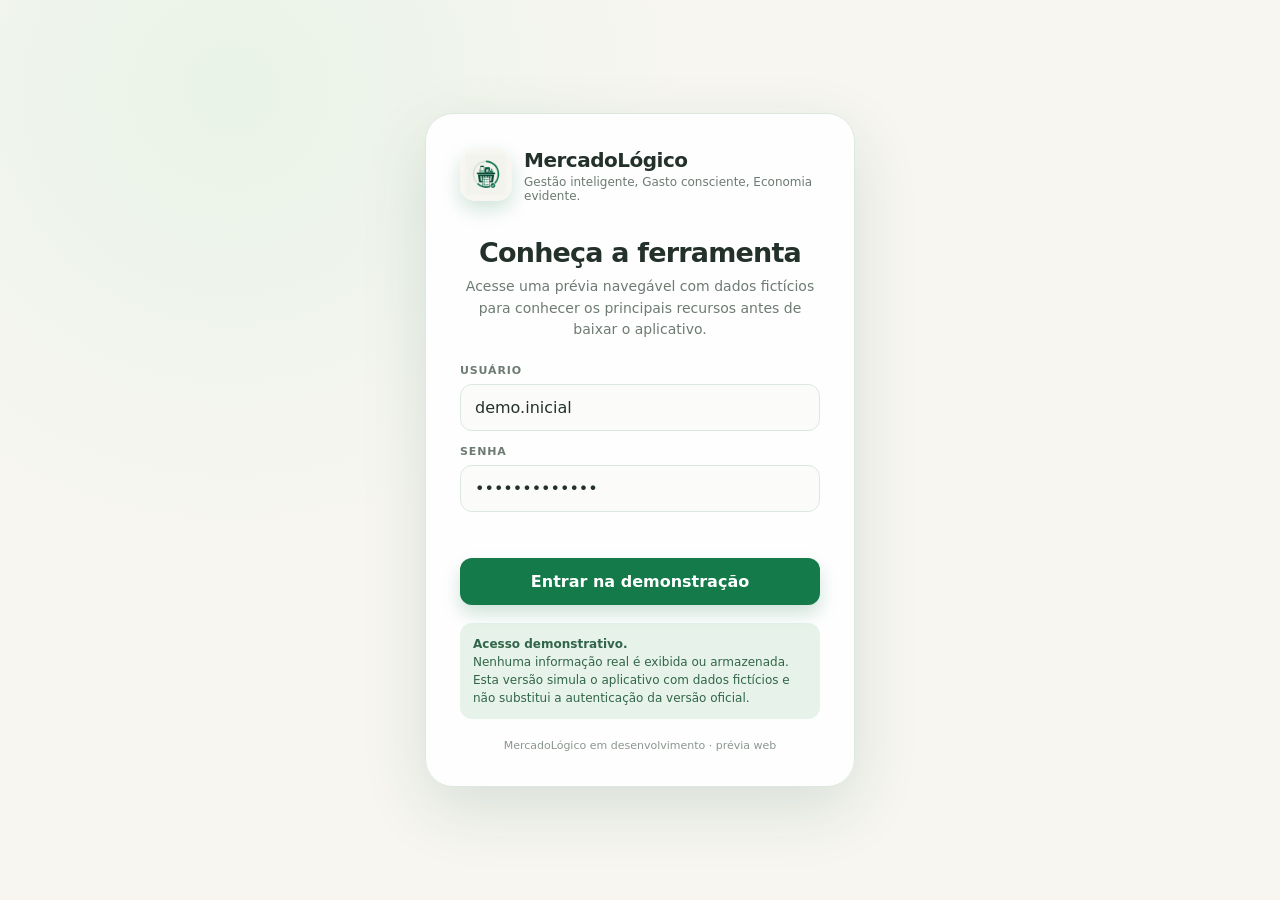
==== commit dae02f39: "Exibe chatbot apenas nas análises Premium" ====
--- a/demo/index.html
+++ b/demo/index.html
@@ -127,15 +127,15 @@
     .chat-compose input { background:#fff; padding:11px 12px; }
     .chat-compose .secondary { flex:none; }
     .chat-note { margin-top:12px; color:#6e806f; font-size:10px; line-height:1.45; }
-    .chat-fab { position:fixed; right:24px; bottom:24px; z-index:20; width:60px; height:60px; padding:5px; border:0; border-radius:50%; background:var(--green); box-shadow:0 12px 28px rgba(11,77,50,.28); transition:transform .2s, box-shadow .2s; }
+    .chat-fab { display:none; position:fixed; right:24px; bottom:24px; z-index:20; width:60px; height:60px; padding:5px; border:0; border-radius:50%; background:var(--green); box-shadow:0 12px 28px rgba(11,77,50,.28); transition:transform .2s, box-shadow .2s; }
+    .chat-fab.visible { display:block; }
     .chat-fab:hover { transform:translateY(-3px); box-shadow:0 16px 32px rgba(11,77,50,.34); }
     .chat-fab img { width:100%; height:100%; object-fit:cover; border-radius:50%; display:block; }
-    .chat-fab-label { position:absolute; right:72px; top:50%; transform:translateY(-50%); width:max-content; max-width:190px; padding:8px 10px; border-radius:10px; background:var(--green-deep); color:#fff; font-size:11px; font-weight:800; box-shadow:0 8px 18px rgba(0,0,0,.14); pointer-events:none; }
     .chat-popover { position:fixed; right:24px; bottom:96px; z-index:19; width:min(390px,calc(100vw - 30px)); opacity:0; transform:translateY(12px) scale(.98); pointer-events:none; transition:opacity .2s, transform .2s; }
     .chat-popover.open { opacity:1; transform:none; pointer-events:auto; }
     .chat-popover .premium-chat { box-shadow:0 18px 45px rgba(11,77,50,.2); }
     .chat-close { border:0; background:transparent; color:var(--muted); font-size:20px; line-height:1; padding:2px 4px; }
-    @media (max-width:620px) { .chat-fab { right:16px; bottom:16px; width:56px; height:56px; } .chat-fab-label { display:none; } .chat-popover { right:15px; bottom:84px; } }
+    @media (max-width:620px) { .chat-fab { right:16px; bottom:16px; width:56px; height:56px; } .chat-popover { right:15px; bottom:84px; } }
     .toast { position:fixed; right:22px; bottom:22px; background:var(--green-deep); color:white; border-radius:12px; padding:13px 16px; font-size:12px; box-shadow:0 12px 28px rgba(0,0,0,.18); opacity:0; transform:translateY(8px); pointer-events:none; transition:.2s; }
     .toast.show { opacity:1; transform:none; }
     @media (max-width:900px) { .app { grid-template-columns:1fr; } .sidebar { min-height:auto; padding:15px; gap:13px; position:sticky; top:0; z-index:5; } .sidebar .brand { display:none; } .demo-badge { margin:0; } nav { display:flex; overflow:auto; } nav button { white-space:nowrap; } .sidebar-bottom { display:none; } .grid-4 { grid-template-columns:repeat(2,1fr); } }
@@ -225,7 +225,7 @@
     ];
     function showToast(text) { const el = $("#toast"); el.textContent = text; el.classList.add("show"); setTimeout(() => el.classList.remove("show"), 2600); }
     function renderList() { $("#shopping-list").innerHTML = items.map((item, i) => `<div class="row"><button class="check ${item[3] ? "done" : ""}" data-check="${i}">${item[3] ? "✓" : ""}</button><div class="row-main"><strong>${item[0]}</strong><small>${item[1]}</small></div><span class="price">${item[2]}</span></div>`).join(""); $$("[data-check]").forEach((b) => b.onclick = () => { items[Number(b.dataset.check)][3] = !items[Number(b.dataset.check)][3]; renderList(); }); }
-    function openPanel(id) { $$(".panel").forEach((p) => p.classList.toggle("active", p.id === id)); $$("nav button").forEach((b) => b.classList.toggle("active", b.dataset.panel === id)); const titles = {inicio:["Seu poder de compra","Explore as funções já implementadas com dados fictícios."],lista:["Lista de compras","Planeje, revise e acompanhe o orçamento da sua próxima compra."],historico:["Histórico de compras","Notas e preços organizados para orientar suas decisões."],comparar:["Comparar preços","Observe diferenças entre produtos e estabelecimentos."],analises:["Análises Premium","Transforme o histórico em insights visuais."],mercados:["Mercados próximos","Veja como a geolocalização será apresentada."],qrcode:["Leitura de QR Code","Veja a prévia do fluxo futuro de NFC-e."],geoloc:["Geolocalização","Veja a prévia do mapa e dos mercados favoritos."],config:["Configurações","Ajuste preferências e conheça os próximos recursos."]}; $("#page-title").textContent = titles[id][0]; $("#page-subtitle").textContent = titles[id][1]; window.scrollTo({top:0,behavior:"smooth"}); }
+    function openPanel(id) { $$(".panel").forEach((p) => p.classList.toggle("active", p.id === id)); $$("nav button").forEach((b) => b.classList.toggle("active", b.dataset.panel === id)); const titles = {inicio:["Seu poder de compra","Explore as funções já implementadas com dados fictícios."],lista:["Lista de compras","Planeje, revise e acompanhe o orçamento da sua próxima compra."],historico:["Histórico de compras","Notas e preços organizados para orientar suas decisões."],comparar:["Comparar preços","Observe diferenças entre produtos e estabelecimentos."],analises:["Análises Premium","Transforme o histórico em insights visuais."],mercados:["Mercados próximos","Veja como a geolocalização será apresentada."],qrcode:["Leitura de QR Code","Veja a prévia do fluxo futuro de NFC-e."],geoloc:["Geolocalização","Veja a prévia do mapa e dos mercados favoritos."],config:["Configurações","Ajuste preferências e conheça os próximos recursos."]}; $("#page-title").textContent = titles[id][0]; $("#page-subtitle").textContent = titles[id][1]; if (window.chatToggle) { window.chatToggle.classList.toggle("visible", id === "analises"); if (id !== "analises" && window.setChatOpen) window.setChatOpen(false); } window.scrollTo({top:0,behavior:"smooth"}); }
     $("#login-form").addEventListener("submit", (e) => { e.preventDefault(); const username = $("#username").value.trim(); const password = $("#password").value; if (username === "demo.inicial" && password === "mercadologico") { sessionStorage.setItem("mercadologico-demo", "1"); $("#login").classList.add("hidden"); $("#app").classList.remove("hidden"); } else $("#login-error").textContent = "Use o usuário e a senha demonstrativos informados na tela."; });
     $("#logout").onclick = () => { sessionStorage.removeItem("mercadologico-demo"); location.reload(); };
     $$('nav button').forEach((b) => b.onclick = () => openPanel(b.dataset.panel));
@@ -245,13 +245,15 @@
     const chatPopover = $("#chat-popover");
     const chatToggle = $("#chat-toggle");
     function setChatOpen(open) { chatPopover.classList.toggle("open", open); chatPopover.setAttribute("aria-hidden", String(!open)); chatToggle.setAttribute("aria-expanded", String(open)); if (open) setTimeout(() => $("#chat-input").focus(), 120); }
-    chatToggle.onclick = () => setChatOpen(!chatPopover.classList.contains("open"));
-    $("#chat-close").onclick = () => setChatOpen(false);
+    window.chatToggle = chatToggle;
+    window.setChatOpen = setChatOpen;
+    chatToggle.addEventListener("click", (event) => { event.preventDefault(); event.stopPropagation(); setChatOpen(!chatPopover.classList.contains("open")); });
+    $("#chat-close").addEventListener("click", () => setChatOpen(false));
     $$('[data-toggle]').forEach((toggle) => toggle.onclick = () => { toggle.classList.toggle("on"); showToast("Preferência demonstrativa atualizada."); });
     renderList();
   </script>
 
-  <button id="chat-toggle" class="chat-fab" type="button" aria-label="Abrir assistente Premium" aria-expanded="false"><img src="mercadologico-icon.png" alt="Abrir assistente Premium" /><span class="chat-fab-label">Assistente Premium</span></button>
+  <button id="chat-toggle" class="chat-fab" type="button" aria-label="Abrir assistente Premium" aria-expanded="false"><img src="mercadologico-icon.png" alt="Abrir assistente Premium" /></button>
   <div id="chat-popover" class="chat-popover" aria-hidden="true"><div class="card premium-chat"><div class="chat-head"><div><div class="eyebrow">ASSISTENTE PREMIUM</div><h3>Converse com seus dados</h3><p>Faça perguntas sobre gastos, preços e oportunidades de economia.</p></div><button id="chat-close" class="chat-close" type="button" aria-label="Fechar assistente">×</button></div><div class="future-banner" style="margin-bottom:13px"><strong>Prévia ilustrativa:</strong> as respostas são fictícias e usam somente os dados demonstrativos desta página. A IA real estará disponível em uma versão Premium futura.</div><div class="chat-suggestions"><button class="chat-suggestion" data-chat-question="Onde posso economizar este mês?">Onde posso economizar este mês?</button><button class="chat-suggestion" data-chat-question="Por que meus gastos mudaram?">Por que meus gastos mudaram?</button><button class="chat-suggestion" data-chat-question="Como está o Açougue?">Como está o Açougue?</button></div><div id="chat-window" class="chat-window" aria-live="polite"><div class="chat-message bot">Olá! Sou a prévia do assistente Premium. Posso interpretar os gráficos e explicar os dados fictícios da demonstração.</div></div><form id="chat-form" class="chat-compose"><input id="chat-input" type="text" placeholder="Digite uma pergunta sobre seus dados" aria-label="Pergunta para o assistente Premium" /><button class="secondary" type="submit">Perguntar</button></form><div class="chat-note">A demonstração não consulta internet, não usa uma IA externa e não envia dados pessoais.</div></div></div>
 </body>
 </html>
